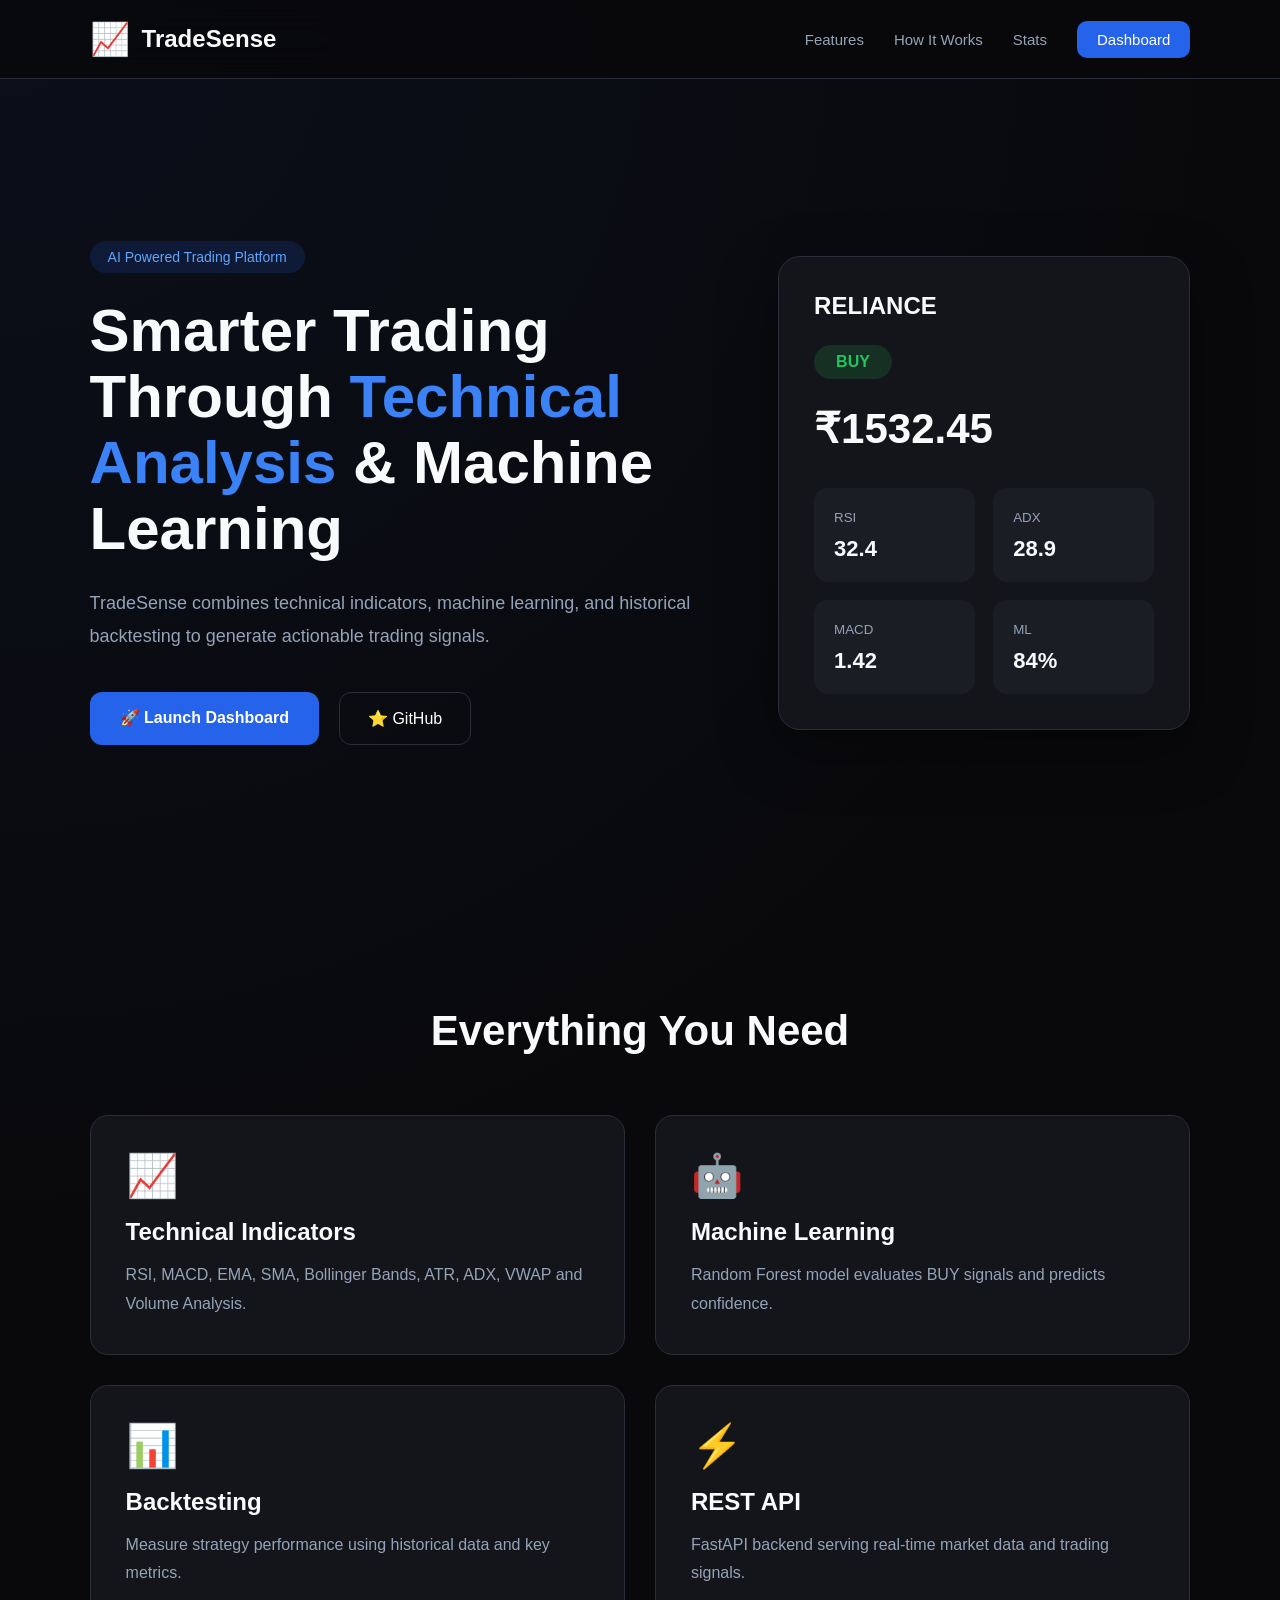
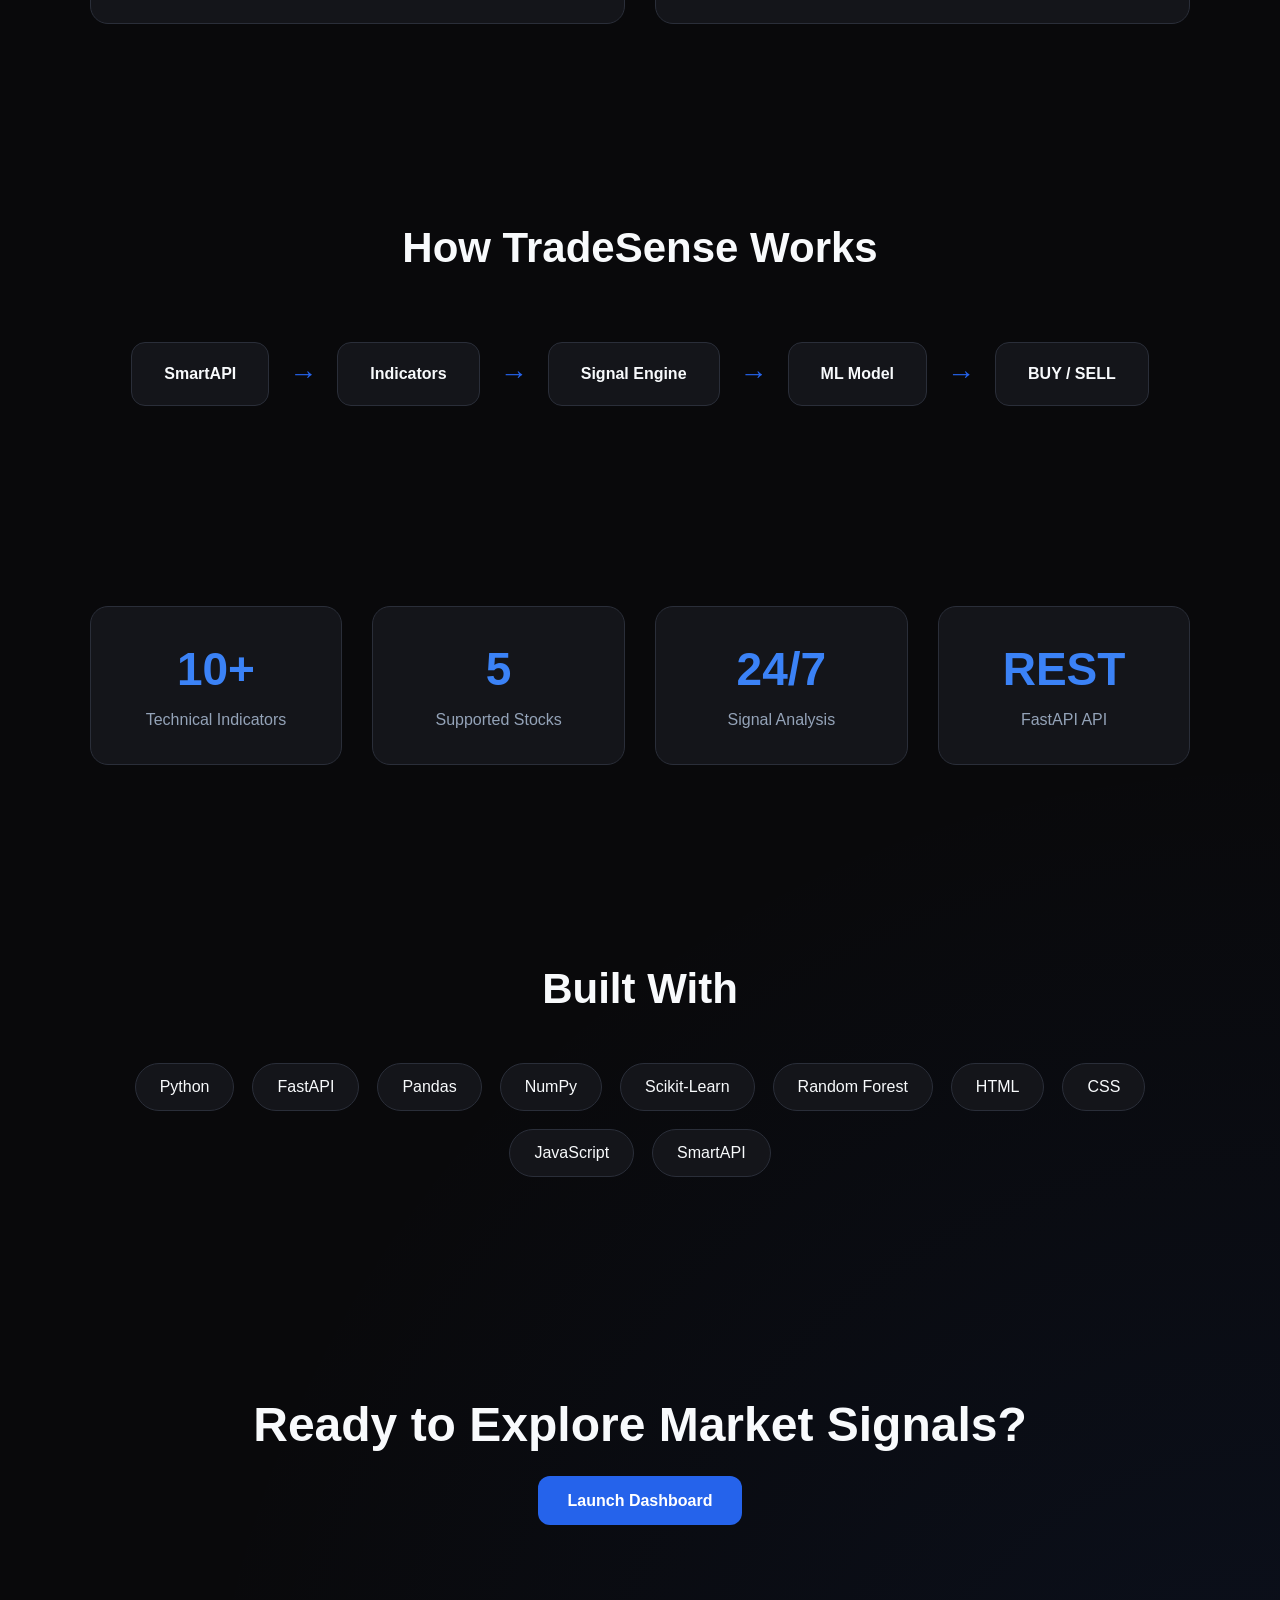
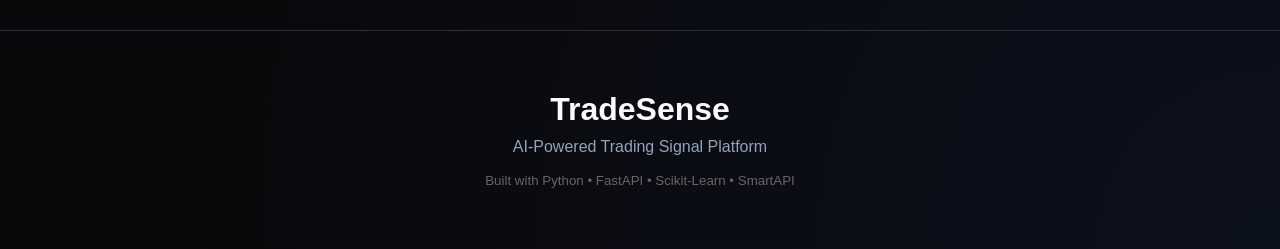
==== frontend/index.html @ 2dfd6d3e "feat: add TradeSense landing page" ====
<!DOCTYPE html>
<html lang="en">

<head>

    <meta charset="UTF-8">

    <meta name="viewport" content="width=device-width, initial-scale=1.0">

    <title>TradeSense | AI-Powered Trading Platform</title>

    <link rel="stylesheet" href="home.css">

</head>

<body>

    <!-- ================= NAVBAR ================= -->

    <header>

        <div class="logo">

            <span class="logo-icon">📈</span>

            <span class="logo-text">TradeSense</span>

        </div>

        <nav>

            <a href="#features">Features</a>

            <a href="#workflow">How It Works</a>

            <a href="#stats">Stats</a>

            <a href="dashboard.html" class="nav-btn">

                Dashboard

            </a>

        </nav>

    </header>



    <!-- ================= HERO ================= -->

    <section class="hero">

        <div class="hero-left">

            <span class="hero-tag">

                AI Powered Trading Platform

            </span>

            <h1>

                Smarter Trading Through
                <span>Technical Analysis</span>
                & Machine Learning

            </h1>

            <p>

                TradeSense combines technical indicators,
                machine learning,
                and historical backtesting
                to generate actionable trading signals.

            </p>

            <div class="hero-buttons">

                <a href="dashboard.html" class="primary-btn">

                    🚀 Launch Dashboard

                </a>

                <a href="https://github.com/" target="_blank" class="secondary-btn">

                    ⭐ GitHub

                </a>

            </div>

        </div>



        <div class="hero-right">

            <div class="preview-card">

                <div class="preview-header">

                    RELIANCE

                </div>

                <div class="preview-signal buy">

                    BUY

                </div>

                <div class="preview-price">

                    ₹1532.45

                </div>

                <div class="preview-grid">

                    <div>

                        <small>RSI</small>

                        <strong>32.4</strong>

                    </div>

                    <div>

                        <small>ADX</small>

                        <strong>28.9</strong>

                    </div>

                    <div>

                        <small>MACD</small>

                        <strong>1.42</strong>

                    </div>

                    <div>

                        <small>ML</small>

                        <strong>84%</strong>

                    </div>

                </div>

            </div>

        </div>

    </section>



    <!-- ================= FEATURES ================= -->

    <section id="features" class="features">

        <h2>

            Everything You Need

        </h2>

        <div class="feature-grid">

            <div class="feature-card">

                <div class="icon">📈</div>

                <h3>Technical Indicators</h3>

                <p>

                    RSI, MACD, EMA, SMA,
                    Bollinger Bands,
                    ATR, ADX,
                    VWAP and Volume Analysis.

                </p>

            </div>

            <div class="feature-card">

                <div class="icon">🤖</div>

                <h3>Machine Learning</h3>

                <p>

                    Random Forest model evaluates BUY
                    signals and predicts confidence.

                </p>

            </div>

            <div class="feature-card">

                <div class="icon">📊</div>

                <h3>Backtesting</h3>

                <p>

                    Measure strategy performance using
                    historical data and key metrics.

                </p>

            </div>

            <div class="feature-card">

                <div class="icon">⚡</div>

                <h3>REST API</h3>

                <p>

                    FastAPI backend serving real-time
                    market data and trading signals.

                </p>

            </div>

        </div>

    </section>



    <!-- ================= WORKFLOW ================= -->

    <section id="workflow" class="workflow">

        <h2>

            How TradeSense Works

        </h2>

        <div class="flow">

            <div class="flow-box">

                SmartAPI

            </div>

            <span>→</span>

            <div class="flow-box">

                Indicators

            </div>

            <span>→</span>

            <div class="flow-box">

                Signal Engine

            </div>

            <span>→</span>

            <div class="flow-box">

                ML Model

            </div>

            <span>→</span>

            <div class="flow-box">

                BUY / SELL

            </div>

        </div>

    </section>



    <!-- ================= STATS ================= -->

    <section id="stats" class="stats">

    <div class="stat-card">
        <h2>10+</h2>
        <p>Technical Indicators</p>
    </div>

    <div class="stat-card">
        <h2>5</h2>
        <p>Supported Stocks</p>
    </div>

    <div class="stat-card">
        <h2>24/7</h2>
        <p>Signal Analysis</p>
    </div>

    <div class="stat-card">
        <h2>REST</h2>
        <p>FastAPI API</p>
    </div>

</section>

<section class="tech-stack">

    <h2>Built With</h2>

    <div class="tech-pills">

        <span>Python</span>
        <span>FastAPI</span>
        <span>Pandas</span>
        <span>NumPy</span>
        <span>Scikit-Learn</span>
        <span>Random Forest</span>
        <span>HTML</span>
        <span>CSS</span>
        <span>JavaScript</span>
        <span>SmartAPI</span>

    </div>

</section>



    <!-- ================= CTA ================= -->

    <section class="cta">

        <h2>

            Ready to Explore Market Signals?

        </h2>

        <a href="dashboard.html" class="primary-btn">

            Launch Dashboard

        </a>

    </section>



    <!-- ================= FOOTER ================= -->

    <footer>

        <h3>

            TradeSense

        </h3>

        <p>

            AI-Powered Trading Signal Platform

        </p>

        <small>

            Built with Python • FastAPI • Scikit-Learn • SmartAPI

        </small>

    </footer>

</body>

</html>
---- frontend/home.css ----
/* ================================
   TradeSense Landing Page
================================ */

* {
    margin: 0;
    padding: 0;
    box-sizing: border-box;
}

:root {

    --bg: #09090B;
    --surface: #14151A;
    --surface-light: #1B1D24;

    --primary: #2563EB;
    --primary-light: #3B82F6;

    --green: #22C55E;
    --red: #EF4444;

    --text: #F8FAFC;
    --muted: #94A3B8;

    --border: #2A2E39;

    --radius: 16px;

}

html {

    scroll-behavior: smooth;

}

body {

    background: var(--bg);

    color: var(--text);

    font-family: Segoe UI, Arial, sans-serif;

    overflow-x: hidden;
    background:
        radial-gradient(circle at top left, #1e3a8a20, transparent 35%),
        radial-gradient(circle at bottom right, #2563eb15, transparent 30%),
        #09090B;

}

header {

    position: sticky;

    top: 0;

    z-index: 1000;

    display: flex;

    justify-content: space-between;

    align-items: center;

    padding: 20px 7%;

    background: rgba(9, 9, 11, .85);

    backdrop-filter: blur(18px);

    border-bottom: 1px solid var(--border);

}

.logo {

    display: flex;

    align-items: center;

    gap: 12px;

}

.logo-icon {

    font-size: 32px;

}

.logo-text {

    font-size: 24px;

    font-weight: 700;

}

nav {

    display: flex;

    gap: 30px;

    align-items: center;

}

nav a {

    color: var(--muted);

    text-decoration: none;

    transition: .25s;

    font-size: 15px;

}

nav a:hover {

    color: white;

}

.nav-btn {

    padding: 10px 20px;

    background: var(--primary);

    color: white;

    border-radius: 10px;

}

.nav-btn:hover {

    background: var(--primary-light);

}

.hero {

    display: grid;

    grid-template-columns: 1.2fr .8fr;

    align-items: center;

    gap: 70px;

    padding: 90px 7%;

    min-height: 92vh;

}

.hero-tag {

    display: inline-block;

    padding: 8px 18px;

    border-radius: 999px;

    background: rgba(37, 99, 235, .15);

    color: #60A5FA;

    margin-bottom: 25px;

    font-size: 14px;

}

.hero h1 {

    font-size: 60px;

    line-height: 1.1;

    margin-bottom: 25px;

}

.hero h1 span {

    color: var(--primary-light);

}

.hero p {

    color: var(--muted);

    font-size: 18px;

    line-height: 1.8;

    max-width: 620px;

}

.hero-buttons {

    display: flex;

    gap: 20px;

    margin-top: 40px;

}

.preview-card{

animation:float 5s ease-in-out infinite;

}

@keyframes float{

0%,100%{

transform:translateY(0px);

}

50%{

transform:translateY(-12px);

}

}

.primary-btn {

    background: var(--primary);

    color: white;

    text-decoration: none;

    padding: 16px 30px;

    border-radius: 12px;

    transition: .25s;

    font-weight: 600;

}

.primary-btn:hover {

    transform: translateY(-3px);

    background: var(--primary-light);

}

.secondary-btn {

    border: 1px solid var(--border);

    color: white;

    text-decoration: none;

    padding: 16px 28px;

    border-radius: 12px;

    transition: .25s;

}

.secondary-btn:hover {

    background: var(--surface);

}

.preview-card {

    background: var(--surface);

    border: 1px solid var(--border);

    border-radius: 22px;

    padding: 35px;

    box-shadow: 0 20px 60px rgba(0, 0, 0, .35);

}

.preview-header {

    font-size: 24px;

    font-weight: 700;

}

.preview-signal {

    margin-top: 25px;

    display: inline-block;

    padding: 8px 22px;

    border-radius: 999px;

    font-weight: bold;

}

.buy {

    background: rgba(34, 197, 94, .15);

    color: var(--green);

}

.preview-price {

    margin-top: 25px;

    font-size: 42px;

    font-weight: 700;

}

.preview-grid {

    margin-top: 35px;

    display: grid;

    grid-template-columns: repeat(2, 1fr);

    gap: 18px;

}

.preview-grid div {

    background: var(--surface-light);

    padding: 20px;

    border-radius: 14px;

}

.preview-grid small {

    color: var(--muted);

}

.preview-grid strong {

    display: block;

    margin-top: 10px;

    font-size: 22px;

}

/* ================= FEATURES ================= */

.features {

    padding: 100px 7%;

}

.features h2 {

    text-align: center;

    font-size: 42px;

    margin-bottom: 60px;

}

.feature-grid {

    display: grid;

    grid-template-columns: repeat(2, 1fr);

    gap: 30px;

}

.feature-card {

    background: var(--surface);

    border: 1px solid var(--border);

    border-radius: 18px;

    padding: 35px;

    transition: .3s;

}

.feature-card{

transition:.35s;

}

.feature-card:hover{

transform:
translateY(-10px)
scale(1.02);

box-shadow:
0 20px 40px rgba(37,99,235,.15);

}

.feature-card .icon {

    font-size: 42px;

    margin-bottom: 18px;

}

.feature-card h3 {

    margin-bottom: 15px;

    font-size: 24px;

}

.feature-card p {

    color: var(--muted);

    line-height: 1.8;

}

/* ================= WORKFLOW ================= */

.workflow {

    padding: 100px 7%;

}

.workflow h2 {

    text-align: center;

    font-size: 42px;

    margin-bottom: 70px;

}

.flow {

    display: flex;

    justify-content: center;

    align-items: center;

    gap: 20px;

    flex-wrap: wrap;

}

.flow-box {

    background: var(--surface);

    border: 1px solid var(--border);

    padding: 22px 32px;

    border-radius: 14px;

    font-weight: 600;

}

.flow span {

    font-size: 28px;

    color: var(--primary);

}

/* ================= STATS ================= */

.stats {

    padding: 100px 7%;

    display: grid;

    grid-template-columns: repeat(4, 1fr);

    gap: 30px;

}

.stat-card {

    background: var(--surface);

    border: 1px solid var(--border);

    border-radius: 18px;

    padding: 35px;

    text-align: center;

}

.stat-card h2 {

    font-size: 46px;

    color: var(--primary-light);

    margin-bottom: 15px;

}

.stat-card p {

    color: var(--muted);

}

/* ================= CTA ================= */

.cta {

    padding: 120px 7%;

    text-align: center;

}

.cta h2 {

    font-size: 48px;

    margin-bottom: 40px;

}

/* ================= FOOTER ================= */

footer {

    border-top: 1px solid var(--border);

    padding: 60px 7%;

    text-align: center;

}

footer h3 {

    font-size: 32px;

    margin-bottom: 10px;

}

footer p {

    color: var(--muted);

    margin-bottom: 15px;

}

footer small {

    color: #666;

}

/* ================= TECH STACK ================= */

.tech-stack{

    padding:100px 7%;

    text-align:center;

}

.tech-stack h2{

    font-size:42px;

    margin-bottom:50px;

}

.tech-pills{

    display:flex;

    justify-content:center;

    flex-wrap:wrap;

    gap:18px;

}

.tech-pills span{

    padding:14px 24px;

    border-radius:999px;

    background:var(--surface);

    border:1px solid var(--border);

    transition:.3s;

}

.tech-pills span:hover{

    background:var(--primary);

    transform:translateY(-4px);

}

/* ================= RESPONSIVE ================= */

@media(max-width:1000px) {

    .hero {

        grid-template-columns: 1fr;

    }

    .hero h1 {

        font-size: 48px;

    }

    .feature-grid {

        grid-template-columns: 1fr;

    }

    .stats {

        grid-template-columns: repeat(2, 1fr);

    }

    nav {

        display: none;

    }

}

@media(max-width:600px) {

    .hero h1 {

        font-size: 38px;

    }

    .hero-buttons {

        flex-direction: column;

    }

    .stats {

        grid-template-columns: 1fr;

    }

    .flow {

        flex-direction: column;

    }

    .flow span {

        transform: rotate(90deg);

    }

}
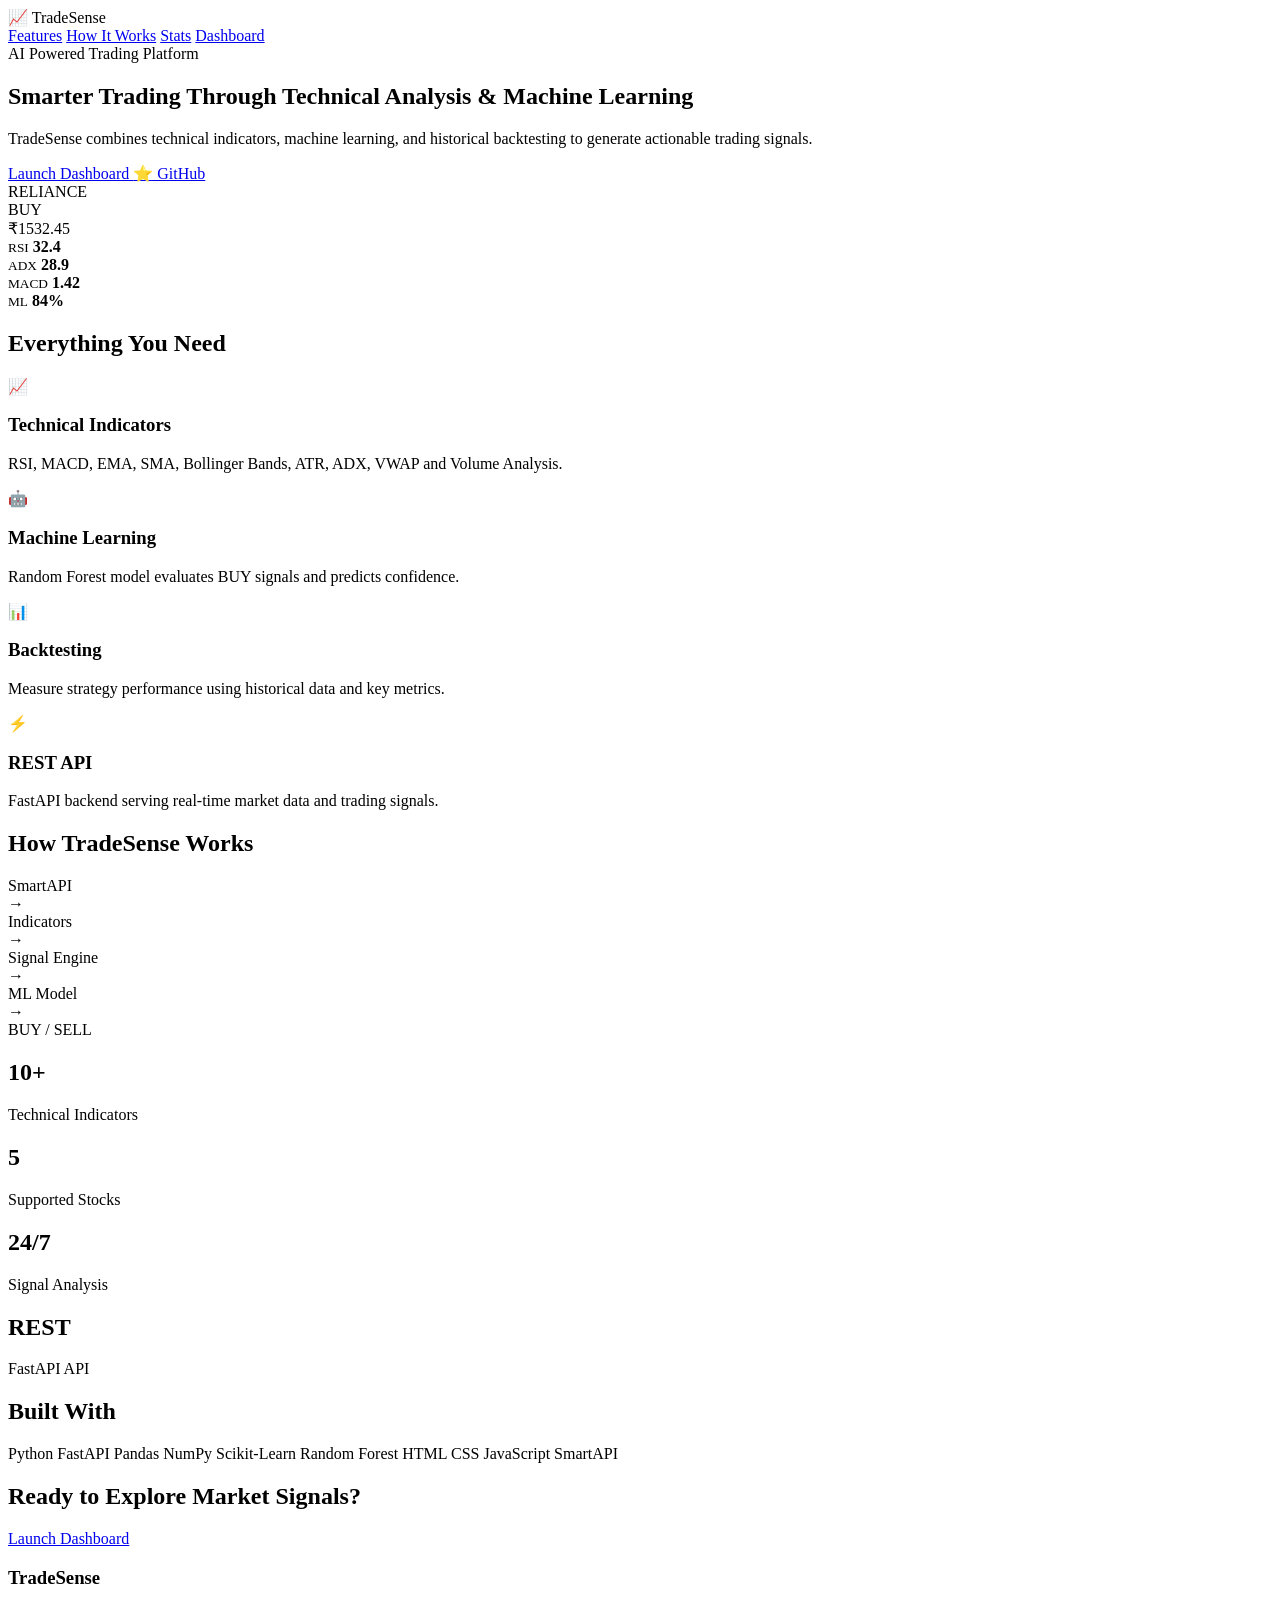
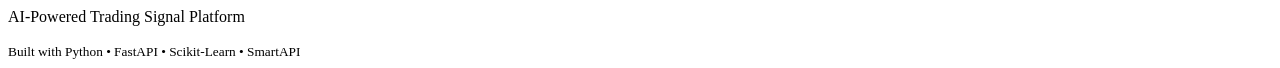
==== commit e941291e: "Refactor ML pipeline to train on all market candles - Redesigned label generation using future price" ====
--- a/frontend/index.html
+++ b/frontend/index.html
@@ -9,7 +9,7 @@
 
     <title>TradeSense | AI-Powered Trading Platform</title>
 
-    <link rel="stylesheet" href="home.css">
+    <link rel="stylesheet" href="/static/home.css">
 
 </head>
 
@@ -35,7 +35,7 @@
 
             <a href="#stats">Stats</a>
 
-            <a href="dashboard.html" class="nav-btn">
+            <a href="/static/dashboard.html" class="nav-btn">
 
                 Dashboard
 
@@ -78,10 +78,10 @@
 
             <div class="hero-buttons">
 
-                <a href="dashboard.html" class="primary-btn">
-
-                    🚀 Launch Dashboard
-
+                <a href="/static/dashboard.html" class="nav-btn">
+                    
+                    Launch Dashboard
+                
                 </a>
 
                 <a href="https://github.com/" target="_blank" class="secondary-btn">
@@ -357,11 +357,11 @@
 
         </h2>
 
-        <a href="dashboard.html" class="primary-btn">
-
-            Launch Dashboard
-
-        </a>
+        <a href="/static/dashboard.html" class="nav-btn">
+                    
+                    Launch Dashboard
+                
+                </a>
 
     </section>
 
